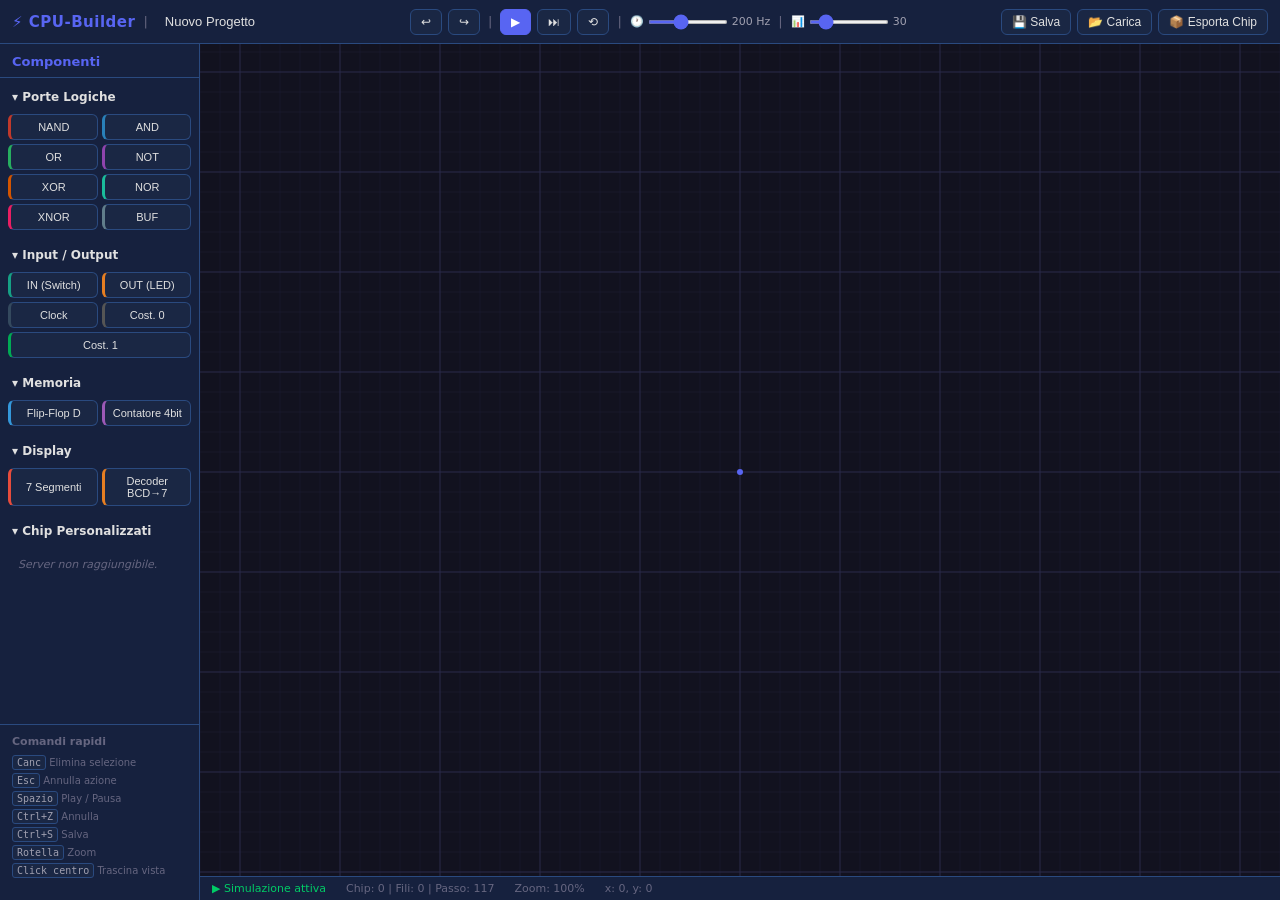
==== templates/index.html @ 5d6db10a "feat: Aggiunti contatore 4bit e decoder BCD nativi, vista interna chip con doppio click - Reso CONTA" ====
<!DOCTYPE html>
<html lang="it">
<head>
    <meta charset="UTF-8">
    <meta name="viewport" content="width=device-width, initial-scale=1.0">
    <title>CPU-Builder — Simulatore di Logica Digitale</title>
    <link rel="stylesheet" href="/static/css/style.css">
</head>
<body>
    <!-- ============ BARRA SUPERIORE ============ -->
    <header id="barra-superiore">
        <div class="barra-sinistra">
            <span class="logo">⚡ CPU-Builder</span>
            <span class="separatore">|</span>
            <input type="text" id="nome-progetto" value="Nuovo Progetto" spellcheck="false">
        </div>
        <div class="barra-centro">
            <button id="btn-annulla" class="btn-toolbar" title="Annulla (Ctrl+Z)">↩</button>
            <button id="btn-ripristina" class="btn-toolbar" title="Ripristina (Ctrl+Y)">↪</button>
            <span class="separatore">|</span>
            <button id="btn-play" class="btn-toolbar btn-attivo" title="Avvia/Pausa simulazione (Spazio)">▶</button>
            <button id="btn-passo" class="btn-toolbar" title="Passo singolo">⏭</button>
            <button id="btn-reset" class="btn-toolbar" title="Reset simulazione">⟲</button>
            <span class="separatore">|</span>
            <label class="speed-label" title="Velocità simulazione">
                🕐
                <input type="range" id="velocita-sim" min="1" max="500" value="200">
                <span id="velocita-valore">200 Hz</span>
            </label>
            <span class="separatore">|</span>
            <label class="speed-label" title="Periodo clock (passi)">
                📊
                <input type="range" id="clock-periodo" min="2" max="200" value="30">
                <span id="clock-valore">30</span>
            </label>
        </div>
        <div class="barra-destra">
            <button id="btn-salva" class="btn-toolbar" title="Salva progetto (Ctrl+S)">💾 Salva</button>
            <button id="btn-carica" class="btn-toolbar" title="Carica progetto">📂 Carica</button>
            <button id="btn-esporta-chip" class="btn-toolbar" title="Esporta come chip personalizzato">📦 Esporta Chip</button>
        </div>
    </header>

    <!-- ============ CONTENUTO PRINCIPALE ============ -->
    <div id="contenuto">
        <!-- SIDEBAR SINISTRA: Libreria componenti -->
        <aside id="sidebar">
            <h3>Componenti</h3>

            <div class="categoria">
                <h4 class="cat-titolo" data-cat="porte">▸ Porte Logiche</h4>
                <div class="cat-contenuto" id="cat-porte">
                    <button class="btn-chip" data-tipo="NAND" style="--chip-col: #c0392b">NAND</button>
                    <button class="btn-chip" data-tipo="AND" style="--chip-col: #2980b9">AND</button>
                    <button class="btn-chip" data-tipo="OR" style="--chip-col: #27ae60">OR</button>
                    <button class="btn-chip" data-tipo="NOT" style="--chip-col: #8e44ad">NOT</button>
                    <button class="btn-chip" data-tipo="XOR" style="--chip-col: #d35400">XOR</button>
                    <button class="btn-chip" data-tipo="NOR" style="--chip-col: #1abc9c">NOR</button>
                    <button class="btn-chip" data-tipo="XNOR" style="--chip-col: #e91e63">XNOR</button>
                    <button class="btn-chip" data-tipo="BUFFER" style="--chip-col: #607d8b">BUF</button>
                </div>
            </div>

            <div class="categoria">
                <h4 class="cat-titolo" data-cat="io">▸ Input / Output</h4>
                <div class="cat-contenuto" id="cat-io">
                    <button class="btn-chip" data-tipo="INGRESSO" style="--chip-col: #16a085">IN (Switch)</button>
                    <button class="btn-chip" data-tipo="USCITA" style="--chip-col: #e67e22">OUT (LED)</button>
                    <button class="btn-chip" data-tipo="CLOCK" style="--chip-col: #34495e">Clock</button>
                    <button class="btn-chip" data-tipo="COSTANTE_0" style="--chip-col: #555">Cost. 0</button>
                    <button class="btn-chip" data-tipo="COSTANTE_1" style="--chip-col: #00aa55">Cost. 1</button>
                </div>
            </div>

            <div class="categoria">
                <h4 class="cat-titolo" data-cat="memoria">▸ Memoria</h4>
                <div class="cat-contenuto" id="cat-memoria">
                    <button class="btn-chip" data-tipo="FLIPFLOP_D" style="--chip-col: #3498db">Flip-Flop D</button>
                    <button class="btn-chip" data-tipo="CONTATORE_4BIT" style="--chip-col: #9b59b6">Contatore 4bit</button>
                </div>
            </div>

            <div class="categoria">
                <h4 class="cat-titolo" data-cat="display">▸ Display</h4>
                <div class="cat-contenuto" id="cat-display">
                    <button class="btn-chip" data-tipo="DISPLAY7" style="--chip-col: #e74c3c">7 Segmenti</button>
                    <button class="btn-chip" data-tipo="DECODER_BCD7" style="--chip-col: #e67e22">Decoder BCD→7</button>
                </div>
            </div>

            <div class="categoria">
                <h4 class="cat-titolo" data-cat="custom">▸ Chip Personalizzati</h4>
                <div class="cat-contenuto" id="cat-custom">
                    <p class="placeholder-text">Nessun chip personalizzato.<br>Usa "Esporta Chip" per crearne.</p>
                </div>
            </div>

            <div class="sidebar-info">
                <h4>Comandi rapidi</h4>
                <ul>
                    <li><kbd>Canc</kbd> Elimina selezione</li>
                    <li><kbd>Esc</kbd> Annulla azione</li>
                    <li><kbd>Spazio</kbd> Play / Pausa</li>
                    <li><kbd>Ctrl+Z</kbd> Annulla</li>
                    <li><kbd>Ctrl+S</kbd> Salva</li>
                    <li><kbd>Rotella</kbd> Zoom</li>
                    <li><kbd>Click centro</kbd> Trascina vista</li>
                </ul>
            </div>
        </aside>

        <!-- AREA CANVAS -->
        <main id="area-canvas">
            <canvas id="canvas"></canvas>
            <!-- Barra di stato -->
            <div id="barra-stato">
                <span id="stato-sim">▶ Simulazione attiva</span>
                <span id="stato-info">Chip: 0 | Fili: 0</span>
                <span id="stato-zoom">Zoom: 100%</span>
                <span id="stato-cursore">x: 0, y: 0</span>
            </div>
        </main>
    </div>

    <!-- ============ MODALE CARICA PROGETTO ============ -->
    <div id="modale-carica" class="modale nascosta">
        <div class="modale-contenuto">
            <h3>📂 Carica Progetto</h3>
            <div id="lista-progetti">
                <p class="placeholder-text">Nessun progetto salvato.</p>
            </div>
            <div class="modale-azioni">
                <button id="btn-chiudi-modale" class="btn-toolbar">Chiudi</button>
            </div>
        </div>
    </div>

    <!-- ============ MODALE ESPORTA CHIP ============ -->
    <div id="modale-esporta" class="modale nascosta">
        <div class="modale-contenuto">
            <h3>📦 Esporta come Chip Personalizzato</h3>
            <label>Nome del chip:
                <input type="text" id="nome-chip-esporta" placeholder="MioChip" spellcheck="false">
            </label>
            <label>Colore:
                <input type="color" id="colore-chip-esporta" value="#7f8c8d">
            </label>
            <div class="modale-azioni">
                <button id="btn-conferma-esporta" class="btn-toolbar btn-primario">Esporta</button>
                <button id="btn-annulla-esporta" class="btn-toolbar">Annulla</button>
            </div>
        </div>
    </div>

    <!-- ============ MODALE VISTA INTERNA ============ -->
    <div id="modale-interno" class="modale nascosta">
        <div class="modale-contenuto modale-interno-contenuto">
            <div class="modale-interno-header">
                <h3 id="titolo-interno">🔍 Vista Interna</h3>
                <button id="btn-chiudi-interno" class="btn-toolbar">✕ Chiudi</button>
            </div>
            <div id="info-chip-interno" class="info-chip-interno"></div>
            <div class="canvas-interno-wrap">
                <canvas id="canvas-interno"></canvas>
            </div>
            <div id="legenda-interno" class="legenda-interno"></div>
        </div>
    </div>

    <!-- JavaScript -->
    <script src="/static/js/app.js"></script>
</body>
</html>
---- static/css/style.css ----
/* ==========================================================
   CPU-Builder — Stili dell'applicazione
   Tema scuro ispirato a Digital Logic Sim
   ========================================================== */

/* ---- Reset e Base ---- */
*, *::before, *::after {
    margin: 0;
    padding: 0;
    box-sizing: border-box;
}

:root {
    --sfondo: #12121f;
    --sfondo-pannello: #16213e;
    --sfondo-pannello-2: #1a2744;
    --bordo: #2a4a7f;
    --accento: #5865f2;
    --accento-hover: #7289da;
    --testo: #e0e0e0;
    --testo-2: #a0a0b0;
    --testo-3: #666680;
    --errore: #ff4444;
    --successo: #00cc66;
    --raggio: 6px;
}

html, body {
    height: 100%;
    overflow: hidden;
    font-family: 'Segoe UI', system-ui, -apple-system, sans-serif;
    background: var(--sfondo);
    color: var(--testo);
    font-size: 13px;
    user-select: none;
}

/* ---- Barra Superiore ---- */
#barra-superiore {
    display: flex;
    align-items: center;
    justify-content: space-between;
    height: 44px;
    background: var(--sfondo-pannello);
    border-bottom: 1px solid var(--bordo);
    padding: 0 12px;
    gap: 8px;
    z-index: 100;
}

.barra-sinistra, .barra-centro, .barra-destra {
    display: flex;
    align-items: center;
    gap: 6px;
}

.barra-centro {
    flex: 1;
    justify-content: center;
}

.logo {
    font-weight: 700;
    font-size: 15px;
    color: var(--accento);
    letter-spacing: 0.5px;
    white-space: nowrap;
}

.separatore {
    color: var(--testo-3);
    margin: 0 2px;
}

#nome-progetto {
    background: transparent;
    border: 1px solid transparent;
    color: var(--testo);
    font-size: 13px;
    padding: 3px 8px;
    border-radius: var(--raggio);
    width: 160px;
    transition: border-color 0.2s;
}

#nome-progetto:hover {
    border-color: var(--bordo);
}

#nome-progetto:focus {
    outline: none;
    border-color: var(--accento);
    background: var(--sfondo-pannello-2);
}

/* ---- Bottoni Toolbar ---- */
.btn-toolbar {
    background: var(--sfondo-pannello-2);
    color: var(--testo);
    border: 1px solid var(--bordo);
    padding: 5px 10px;
    border-radius: var(--raggio);
    cursor: pointer;
    font-size: 12px;
    transition: all 0.15s;
    white-space: nowrap;
    display: flex;
    align-items: center;
    gap: 4px;
}

.btn-toolbar:hover {
    background: var(--accento);
    border-color: var(--accento);
    color: #fff;
}

.btn-toolbar:active {
    transform: scale(0.95);
}

.btn-toolbar.btn-attivo {
    background: var(--accento);
    border-color: var(--accento);
    color: #fff;
}

.btn-primario {
    background: var(--accento) !important;
    border-color: var(--accento) !important;
    color: #fff !important;
}

.btn-primario:hover {
    background: var(--accento-hover) !important;
}

/* ---- Speed / Clock labels ---- */
.speed-label {
    display: flex;
    align-items: center;
    gap: 4px;
    color: var(--testo-2);
    font-size: 11px;
    cursor: default;
}

.speed-label input[type="range"] {
    width: 80px;
    height: 4px;
    accent-color: var(--accento);
    cursor: pointer;
}

/* ---- Layout Principale ---- */
#contenuto {
    display: flex;
    height: calc(100% - 44px);
}

/* ---- Sidebar ---- */
#sidebar {
    width: 200px;
    min-width: 200px;
    background: var(--sfondo-pannello);
    border-right: 1px solid var(--bordo);
    overflow-y: auto;
    padding: 10px 0;
    display: flex;
    flex-direction: column;
}

#sidebar h3 {
    font-size: 13px;
    color: var(--accento);
    padding: 0 12px 8px;
    border-bottom: 1px solid var(--bordo);
    margin-bottom: 6px;
}

.categoria {
    margin-bottom: 4px;
}

.cat-titolo {
    padding: 6px 12px;
    cursor: pointer;
    font-size: 12px;
    color: var(--testo-2);
    transition: color 0.15s;
    font-weight: 600;
}

.cat-titolo:hover {
    color: var(--testo);
}

.cat-titolo.aperta {
    color: var(--testo);
}

.cat-contenuto {
    display: none;
    padding: 4px 8px 8px;
    gap: 4px;
    flex-wrap: wrap;
}

.cat-contenuto.visibile {
    display: flex;
}

.btn-chip {
    flex: 1 1 calc(50% - 4px);
    min-width: 75px;
    padding: 6px 4px;
    border: 1px solid var(--bordo);
    border-left: 3px solid var(--chip-col, #888);
    background: var(--sfondo-pannello-2);
    color: var(--testo);
    font-size: 11px;
    border-radius: var(--raggio);
    cursor: pointer;
    text-align: center;
    transition: all 0.15s;
}

.btn-chip:hover {
    background: var(--chip-col, #888);
    color: #fff;
    border-color: var(--chip-col, #888);
}

.btn-chip.selezionato {
    background: var(--chip-col, #888);
    color: #fff;
    box-shadow: 0 0 8px var(--chip-col, #888);
}

.sidebar-info {
    margin-top: auto;
    padding: 10px 12px;
    border-top: 1px solid var(--bordo);
}

.sidebar-info h4 {
    font-size: 11px;
    color: var(--testo-3);
    margin-bottom: 6px;
}

.sidebar-info ul {
    list-style: none;
    font-size: 10px;
    color: var(--testo-3);
    line-height: 1.8;
}

.sidebar-info kbd {
    background: var(--sfondo-pannello-2);
    border: 1px solid var(--bordo);
    padding: 1px 4px;
    border-radius: 3px;
    font-size: 10px;
    font-family: monospace;
    color: var(--testo-2);
}

.placeholder-text {
    color: var(--testo-3);
    font-size: 11px;
    text-align: center;
    padding: 10px;
    font-style: italic;
}

/* ---- Area Canvas ---- */
#area-canvas {
    flex: 1;
    position: relative;
    overflow: hidden;
}

#canvas {
    width: 100%;
    height: 100%;
    display: block;
    cursor: crosshair;
}

/* ---- Barra di Stato ---- */
#barra-stato {
    position: absolute;
    bottom: 0;
    left: 0;
    right: 0;
    height: 24px;
    background: var(--sfondo-pannello);
    border-top: 1px solid var(--bordo);
    display: flex;
    align-items: center;
    padding: 0 12px;
    gap: 20px;
    font-size: 11px;
    color: var(--testo-3);
    z-index: 10;
}

#stato-sim {
    color: var(--successo);
}

/* ---- Modale ---- */
.modale {
    position: fixed;
    top: 0;
    left: 0;
    right: 0;
    bottom: 0;
    background: rgba(0, 0, 0, 0.6);
    display: flex;
    align-items: center;
    justify-content: center;
    z-index: 1000;
    backdrop-filter: blur(4px);
}

.modale.nascosta {
    display: none;
}

.modale-contenuto {
    background: var(--sfondo-pannello);
    border: 1px solid var(--bordo);
    border-radius: 10px;
    padding: 24px;
    min-width: 360px;
    max-width: 500px;
    max-height: 70vh;
    overflow-y: auto;
    box-shadow: 0 10px 40px rgba(0, 0, 0, 0.5);
}

.modale-contenuto h3 {
    margin-bottom: 16px;
    font-size: 16px;
}

.modale-contenuto label {
    display: flex;
    align-items: center;
    gap: 10px;
    margin-bottom: 12px;
    font-size: 13px;
    color: var(--testo-2);
}

.modale-contenuto input[type="text"] {
    flex: 1;
    background: var(--sfondo);
    border: 1px solid var(--bordo);
    color: var(--testo);
    padding: 6px 10px;
    border-radius: var(--raggio);
    font-size: 13px;
}

.modale-contenuto input[type="text"]:focus {
    outline: none;
    border-color: var(--accento);
}

.modale-contenuto input[type="color"] {
    width: 40px;
    height: 30px;
    border: 1px solid var(--bordo);
    border-radius: var(--raggio);
    background: transparent;
    cursor: pointer;
}

.modale-azioni {
    display: flex;
    gap: 8px;
    justify-content: flex-end;
    margin-top: 16px;
}

/* ---- Modale Vista Interna ---- */
.modale-interno-contenuto {
    min-width: 700px;
    max-width: 900px;
    max-height: 85vh;
    padding: 20px;
}

.modale-interno-header {
    display: flex;
    align-items: center;
    justify-content: space-between;
    margin-bottom: 12px;
}

.modale-interno-header h3 {
    margin-bottom: 0;
}

.info-chip-interno {
    font-size: 12px;
    color: var(--testo-2);
    margin-bottom: 10px;
    padding: 8px 12px;
    background: var(--sfondo);
    border-radius: var(--raggio);
    border: 1px solid var(--bordo);
    line-height: 1.6;
}

.canvas-interno-wrap {
    width: 100%;
    height: 420px;
    border-radius: var(--raggio);
    overflow: hidden;
    border: 1px solid var(--bordo);
    background: #0a0a18;
}

#canvas-interno {
    width: 100%;
    height: 100%;
    display: block;
}

.legenda-interno {
    margin-top: 10px;
    font-size: 11px;
    color: var(--testo-2);
    display: flex;
    gap: 16px;
    flex-wrap: wrap;
}

.leg-item {
    display: flex;
    align-items: center;
    gap: 4px;
}

.leg-dot {
    width: 10px;
    height: 10px;
    border-radius: 50%;
    display: inline-block;
}

/* ---- Lista Progetti ---- */
#lista-progetti {
    max-height: 300px;
    overflow-y: auto;
}

.progetto-item {
    display: flex;
    align-items: center;
    justify-content: space-between;
    padding: 8px 12px;
    background: var(--sfondo-pannello-2);
    border: 1px solid var(--bordo);
    border-radius: var(--raggio);
    margin-bottom: 6px;
    cursor: pointer;
    transition: all 0.15s;
}

.progetto-item:hover {
    border-color: var(--accento);
    background: var(--sfondo);
}

.progetto-nome {
    font-weight: 600;
    font-size: 13px;
}

.progetto-dettagli {
    font-size: 10px;
    color: var(--testo-3);
}

.progetto-azioni {
    display: flex;
    gap: 4px;
}

.progetto-azioni button {
    background: transparent;
    border: none;
    color: var(--testo-3);
    cursor: pointer;
    font-size: 14px;
    padding: 2px 4px;
    border-radius: 3px;
}

.progetto-azioni button:hover {
    color: var(--errore);
    background: rgba(255, 68, 68, 0.1);
}

/* ---- Scrollbar Custom ---- */
::-webkit-scrollbar {
    width: 6px;
}

::-webkit-scrollbar-track {
    background: var(--sfondo);
}

::-webkit-scrollbar-thumb {
    background: var(--bordo);
    border-radius: 3px;
}

::-webkit-scrollbar-thumb:hover {
    background: var(--accento);
}
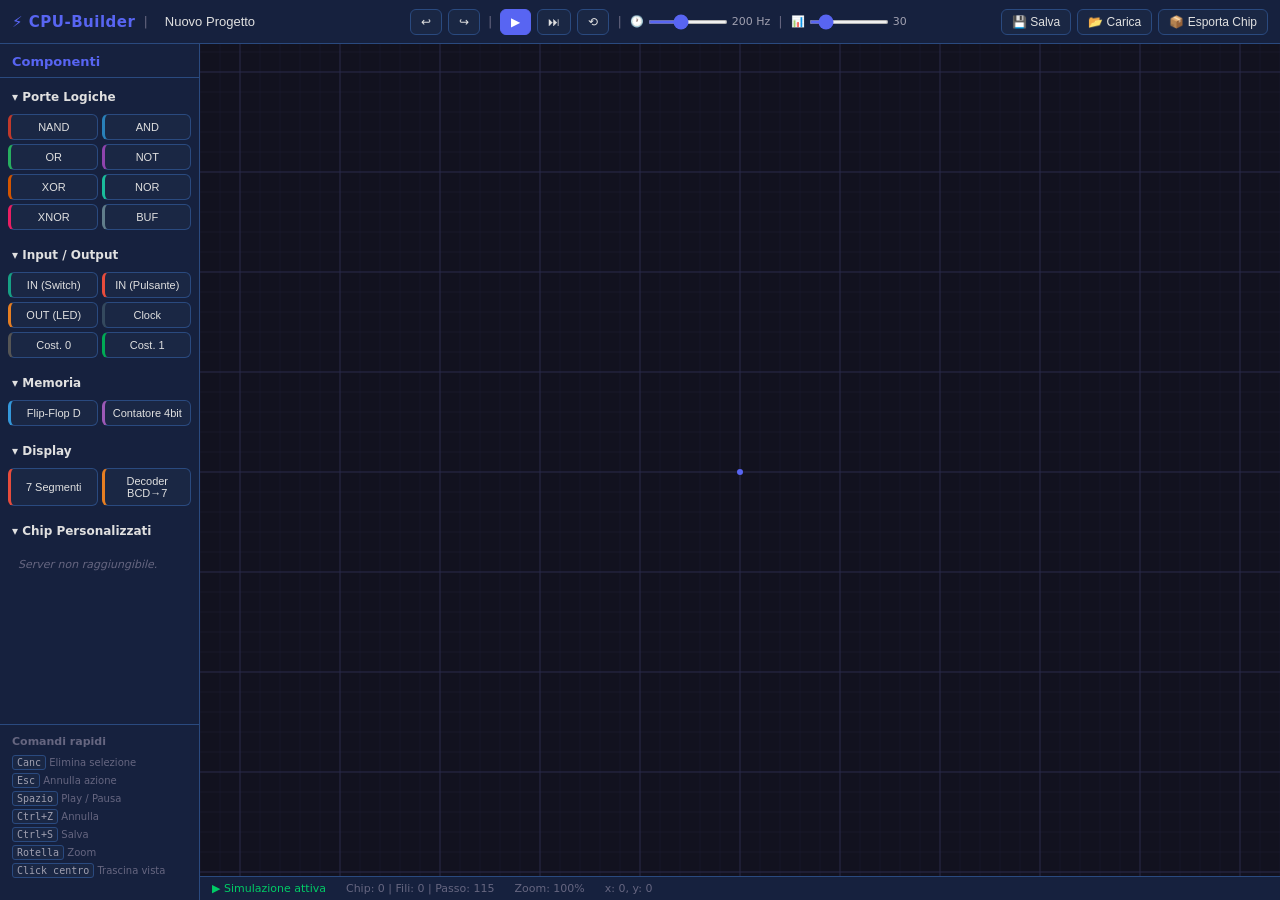
==== commit 69a6368d: "Refactor code structure for improved readability and maintainability" ====
--- a/templates/index.html
+++ b/templates/index.html
@@ -41,6 +41,15 @@
         </div>
     </header>
 
+    <!-- ============ BANNER MODIFICA CHIP ============ -->
+    <div id="banner-modifica-chip" class="banner-modifica nascosta">
+        <span>✏️ <strong>Modalità modifica chip:</strong> <span id="nome-chip-editing"></span></span>
+        <div style="display:flex;gap:8px">
+            <button id="btn-salva-chip-edit" class="btn-toolbar btn-primario">💾 Salva Chip</button>
+            <button id="btn-annulla-chip-edit" class="btn-toolbar">✕ Annulla</button>
+        </div>
+    </div>
+
     <!-- ============ CONTENUTO PRINCIPALE ============ -->
     <div id="contenuto">
         <!-- SIDEBAR SINISTRA: Libreria componenti -->
@@ -65,6 +74,7 @@
                 <h4 class="cat-titolo" data-cat="io">▸ Input / Output</h4>
                 <div class="cat-contenuto" id="cat-io">
                     <button class="btn-chip" data-tipo="INGRESSO" style="--chip-col: #16a085">IN (Switch)</button>
+                    <button class="btn-chip" data-tipo="PULSANTE" style="--chip-col: #e74c3c">IN (Pulsante)</button>
                     <button class="btn-chip" data-tipo="USCITA" style="--chip-col: #e67e22">OUT (LED)</button>
                     <button class="btn-chip" data-tipo="CLOCK" style="--chip-col: #34495e">Clock</button>
                     <button class="btn-chip" data-tipo="COSTANTE_0" style="--chip-col: #555">Cost. 0</button>
@@ -157,7 +167,10 @@
         <div class="modale-contenuto modale-interno-contenuto">
             <div class="modale-interno-header">
                 <h3 id="titolo-interno">🔍 Vista Interna</h3>
-                <button id="btn-chiudi-interno" class="btn-toolbar">✕ Chiudi</button>
+                <div style="display:flex;gap:8px">
+                    <button id="btn-modifica-chip" class="btn-toolbar btn-primario" style="display:none">✏️ Modifica</button>
+                    <button id="btn-chiudi-interno" class="btn-toolbar">✕ Chiudi</button>
+                </div>
             </div>
             <div id="info-chip-interno" class="info-chip-interno"></div>
             <div class="canvas-interno-wrap">
@@ -168,6 +181,7 @@
     </div>
 
     <!-- JavaScript -->
+    <script src="/static/js/graphics.js"></script>
     <script src="/static/js/app.js"></script>
 </body>
 </html>
--- a/static/css/style.css
+++ b/static/css/style.css
@@ -394,6 +394,24 @@
     padding: 20px;
 }
 
+/* ---- Banner Modifica Chip ---- */
+.banner-modifica {
+    display: flex;
+    align-items: center;
+    justify-content: space-between;
+    height: 38px;
+    background: linear-gradient(90deg, #e74c3c 0%, #c0392b 100%);
+    color: #fff;
+    padding: 0 16px;
+    font-size: 13px;
+    z-index: 101;
+    box-shadow: 0 2px 8px rgba(231, 76, 60, 0.3);
+}
+
+.banner-modifica.nascosta {
+    display: none;
+}
+
 .modale-interno-header {
     display: flex;
     align-items: center;
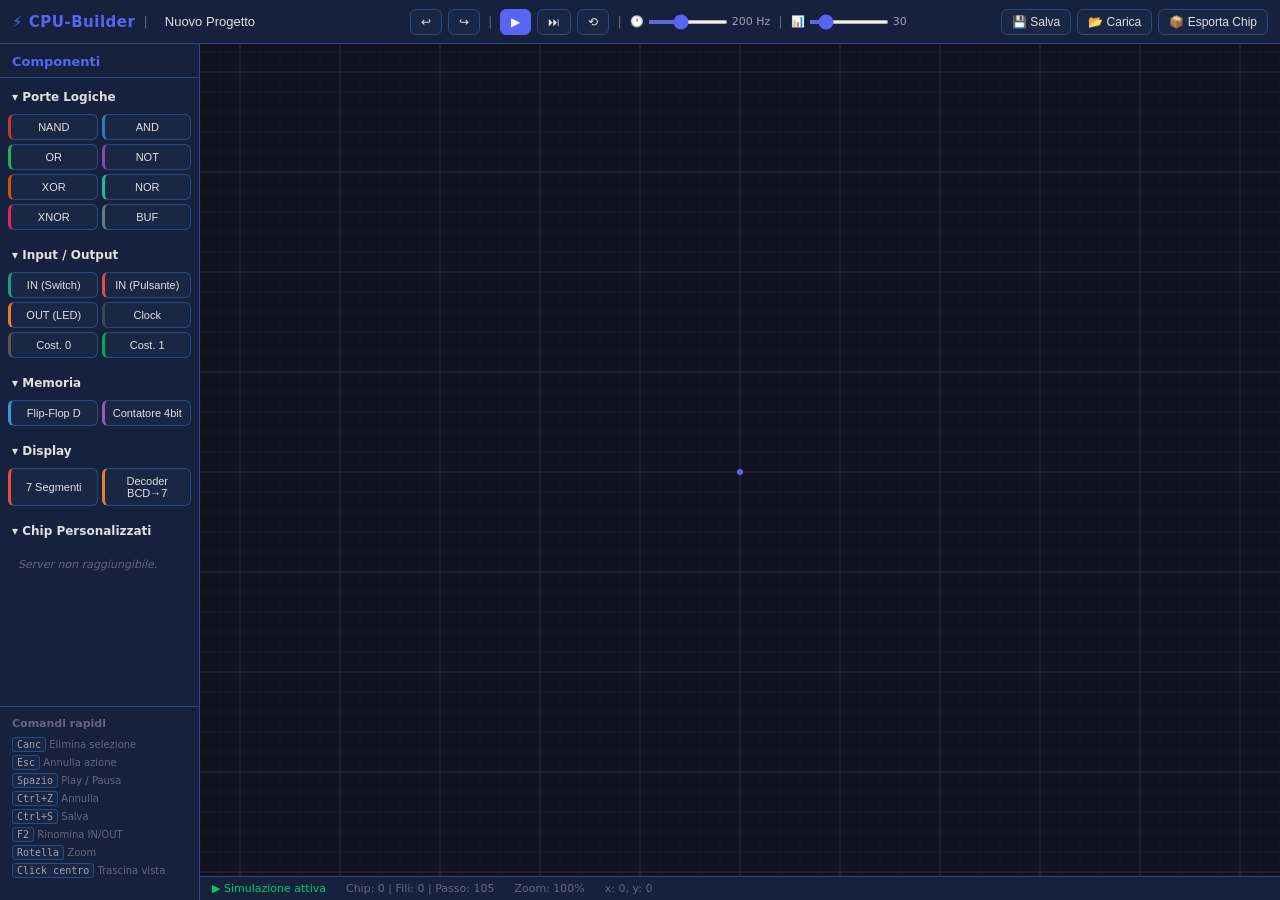
==== commit 11b85d98: "feat: Update chip definitions to use custom names for inputs/outputs and add renaming functionality" ====
--- a/templates/index.html
+++ b/templates/index.html
@@ -113,6 +113,7 @@
                     <li><kbd>Spazio</kbd> Play / Pausa</li>
                     <li><kbd>Ctrl+Z</kbd> Annulla</li>
                     <li><kbd>Ctrl+S</kbd> Salva</li>
+                    <li><kbd>F2</kbd> Rinomina IN/OUT</li>
                     <li><kbd>Rotella</kbd> Zoom</li>
                     <li><kbd>Click centro</kbd> Trascina vista</li>
                 </ul>
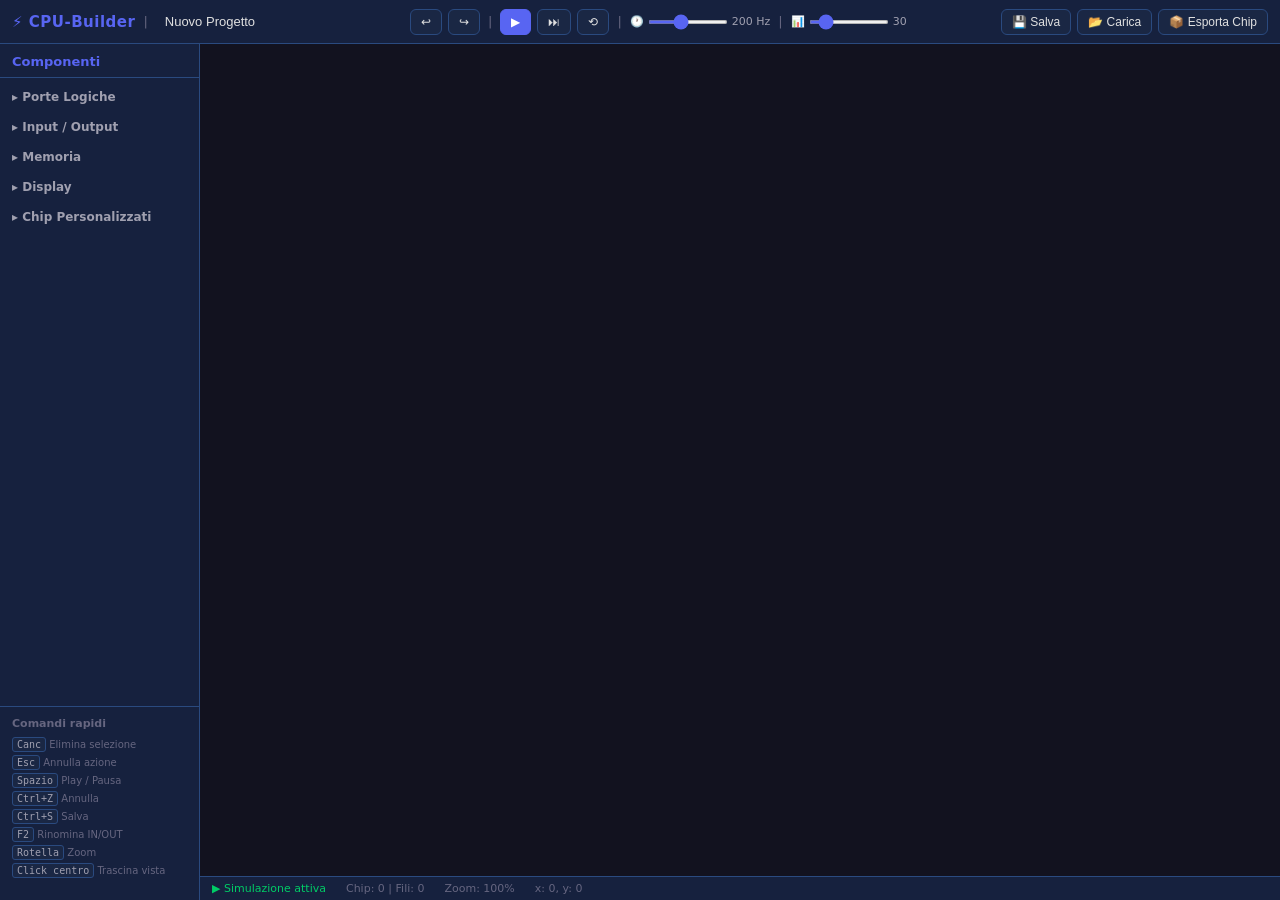
==== commit 7fedc006: "feat: add DISPLAY7_NEG component and update graphics rendering - Implemented DISPLAY7_NEG functional" ====
--- a/templates/index.html
+++ b/templates/index.html
@@ -94,6 +94,7 @@
                 <h4 class="cat-titolo" data-cat="display">▸ Display</h4>
                 <div class="cat-contenuto" id="cat-display">
                     <button class="btn-chip" data-tipo="DISPLAY7" style="--chip-col: #e74c3c">7 Segmenti</button>
+                    <button class="btn-chip" data-tipo="DISPLAY7_NEG" style="--chip-col: #e74c3c">DISP-7</button>
                     <button class="btn-chip" data-tipo="DECODER_BCD7" style="--chip-col: #e67e22">Decoder BCD→7</button>
                 </div>
             </div>
@@ -156,6 +157,15 @@
             <label>Colore:
                 <input type="color" id="colore-chip-esporta" value="#7f8c8d">
             </label>
+            <label>Cartella:
+                <select id="cartella-chip-esporta">
+                    <option value="">(nessuna cartella)</option>
+                    <option value="__nuova__">+ Crea nuova cartella...</option>
+                </select>
+            </label>
+            <label id="label-nuova-cartella" style="display:none">Nome nuova cartella:
+                <input type="text" id="nuova-cartella-nome" placeholder="La mia cartella" spellcheck="false">
+            </label>
             <div class="modale-azioni">
                 <button id="btn-conferma-esporta" class="btn-toolbar btn-primario">Esporta</button>
                 <button id="btn-annulla-esporta" class="btn-toolbar">Annulla</button>
--- a/static/css/style.css
+++ b/static/css/style.css
@@ -542,3 +542,48 @@
 ::-webkit-scrollbar-thumb:hover {
     background: var(--accento);
 }
+
+/* ---- Cartelle chip personalizzati ---- */
+.custom-folder {
+    margin-top: 6px;
+    border: 1px solid var(--bordo);
+    border-radius: var(--raggio);
+    overflow: hidden;
+}
+
+.custom-folder-titolo {
+    margin: 0;
+    padding: 5px 8px;
+    font-size: 11px;
+    color: var(--testo-2);
+    background: rgba(255,255,255,0.03);
+    cursor: pointer;
+    user-select: none;
+}
+
+.custom-folder-titolo:hover {
+    color: var(--testo);
+    background: rgba(255,255,255,0.06);
+}
+
+.custom-folder-contenuto {
+    display: none;
+    padding: 4px;
+}
+
+.custom-folder-contenuto.visibile {
+    display: flex;
+    flex-wrap: wrap;
+    gap: 4px;
+}
+
+/* Select stilizzato nel modale */
+.modale-contenuto select {
+    flex: 1;
+    background: var(--sfondo);
+    border: 1px solid var(--bordo);
+    color: var(--testo);
+    padding: 6px 10px;
+    border-radius: var(--raggio);
+    font-size: 13px;
+}
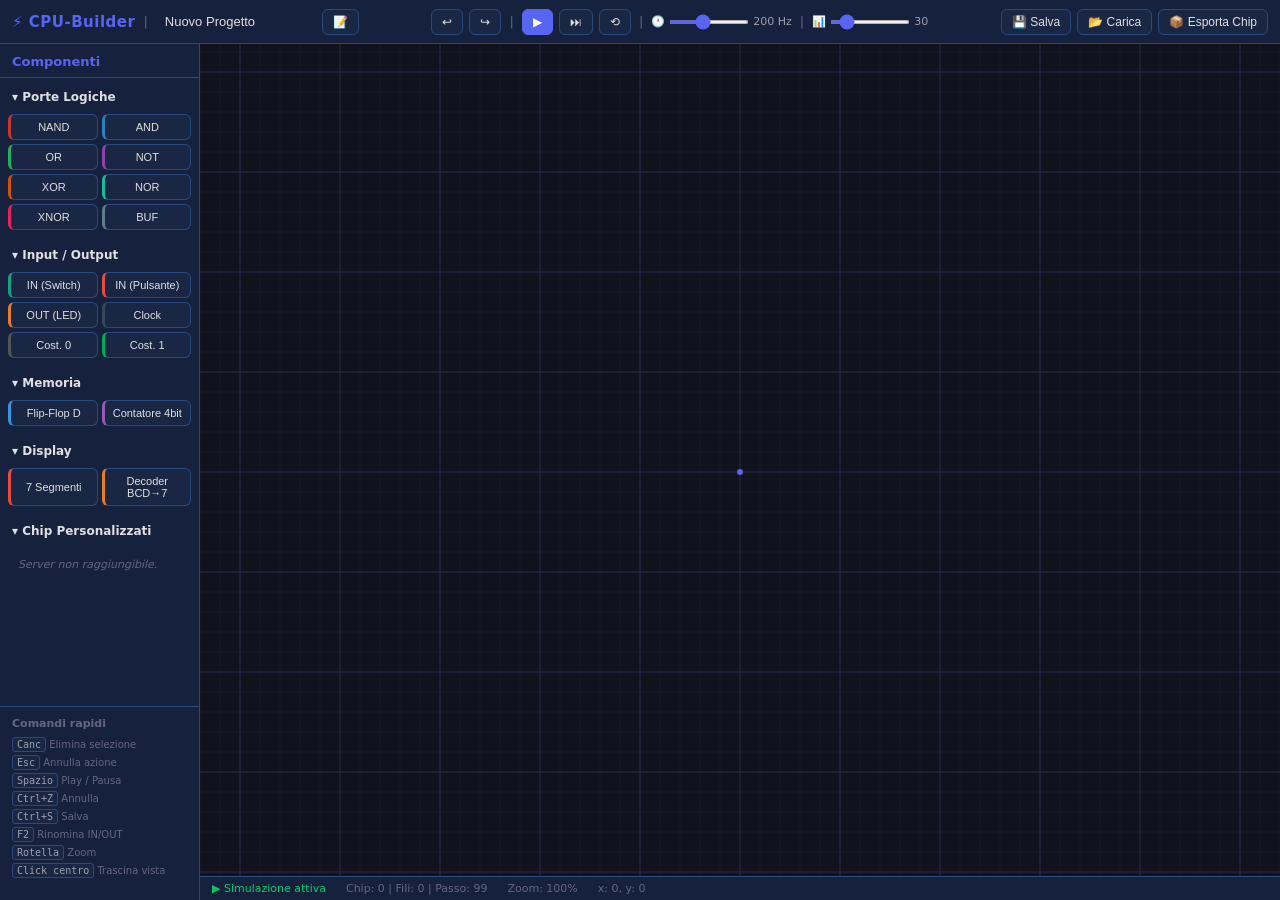
==== commit d33eb17c: "Aggiunge calcolatrice BCD, corregge counter Up-Down e aggiunge descrizioni - Nuovi chip: BCD-Adder, " ====
--- a/templates/index.html
+++ b/templates/index.html
@@ -13,6 +13,7 @@
             <span class="logo">⚡ CPU-Builder</span>
             <span class="separatore">|</span>
             <input type="text" id="nome-progetto" value="Nuovo Progetto" spellcheck="false">
+            <button id="btn-descrizione-progetto" class="btn-toolbar" title="Modifica descrizione progetto">📝</button>
         </div>
         <div class="barra-centro">
             <button id="btn-annulla" class="btn-toolbar" title="Annulla (Ctrl+Z)">↩</button>
@@ -35,6 +36,7 @@
             </label>
         </div>
         <div class="barra-destra">
+            <button id="btn-vista-calcolatrice" class="btn-toolbar nascosta" title="Mostra/nascondi il pannello frontale della calcolatrice">🧮 Vista Calcolatrice</button>
             <button id="btn-salva" class="btn-toolbar" title="Salva progetto (Ctrl+S)">💾 Salva</button>
             <button id="btn-carica" class="btn-toolbar" title="Carica progetto">📂 Carica</button>
             <button id="btn-esporta-chip" class="btn-toolbar" title="Esporta come chip personalizzato">📦 Esporta Chip</button>
@@ -94,7 +96,6 @@
                 <h4 class="cat-titolo" data-cat="display">▸ Display</h4>
                 <div class="cat-contenuto" id="cat-display">
                     <button class="btn-chip" data-tipo="DISPLAY7" style="--chip-col: #e74c3c">7 Segmenti</button>
-                    <button class="btn-chip" data-tipo="DISPLAY7_NEG" style="--chip-col: #e74c3c">DISP-7</button>
                     <button class="btn-chip" data-tipo="DECODER_BCD7" style="--chip-col: #e67e22">Decoder BCD→7</button>
                 </div>
             </div>
@@ -154,17 +155,11 @@
             <label>Nome del chip:
                 <input type="text" id="nome-chip-esporta" placeholder="MioChip" spellcheck="false">
             </label>
+            <label>Descrizione:
+                <textarea id="descrizione-chip-esporta" placeholder="Cosa fa questo chip e come si usa..." rows="3"></textarea>
+            </label>
             <label>Colore:
                 <input type="color" id="colore-chip-esporta" value="#7f8c8d">
-            </label>
-            <label>Cartella:
-                <select id="cartella-chip-esporta">
-                    <option value="">(nessuna cartella)</option>
-                    <option value="__nuova__">+ Crea nuova cartella...</option>
-                </select>
-            </label>
-            <label id="label-nuova-cartella" style="display:none">Nome nuova cartella:
-                <input type="text" id="nuova-cartella-nome" placeholder="La mia cartella" spellcheck="false">
             </label>
             <div class="modale-azioni">
                 <button id="btn-conferma-esporta" class="btn-toolbar btn-primario">Esporta</button>
--- a/static/css/style.css
+++ b/static/css/style.css
@@ -125,6 +125,10 @@
     color: #fff;
 }
 
+.btn-toolbar.nascosta {
+    display: none !important;
+}
+
 .btn-primario {
     background: var(--accento) !important;
     border-color: var(--accento) !important;
@@ -500,6 +504,12 @@
     font-size: 13px;
 }
 
+.progetto-descrizione {
+    font-size: 11px;
+    color: var(--testo-2);
+    margin: 2px 0;
+}
+
 .progetto-dettagli {
     font-size: 10px;
     color: var(--testo-3);
@@ -542,48 +552,3 @@
 ::-webkit-scrollbar-thumb:hover {
     background: var(--accento);
 }
-
-/* ---- Cartelle chip personalizzati ---- */
-.custom-folder {
-    margin-top: 6px;
-    border: 1px solid var(--bordo);
-    border-radius: var(--raggio);
-    overflow: hidden;
-}
-
-.custom-folder-titolo {
-    margin: 0;
-    padding: 5px 8px;
-    font-size: 11px;
-    color: var(--testo-2);
-    background: rgba(255,255,255,0.03);
-    cursor: pointer;
-    user-select: none;
-}
-
-.custom-folder-titolo:hover {
-    color: var(--testo);
-    background: rgba(255,255,255,0.06);
-}
-
-.custom-folder-contenuto {
-    display: none;
-    padding: 4px;
-}
-
-.custom-folder-contenuto.visibile {
-    display: flex;
-    flex-wrap: wrap;
-    gap: 4px;
-}
-
-/* Select stilizzato nel modale */
-.modale-contenuto select {
-    flex: 1;
-    background: var(--sfondo);
-    border: 1px solid var(--bordo);
-    color: var(--testo);
-    padding: 6px 10px;
-    border-radius: var(--raggio);
-    font-size: 13px;
-}
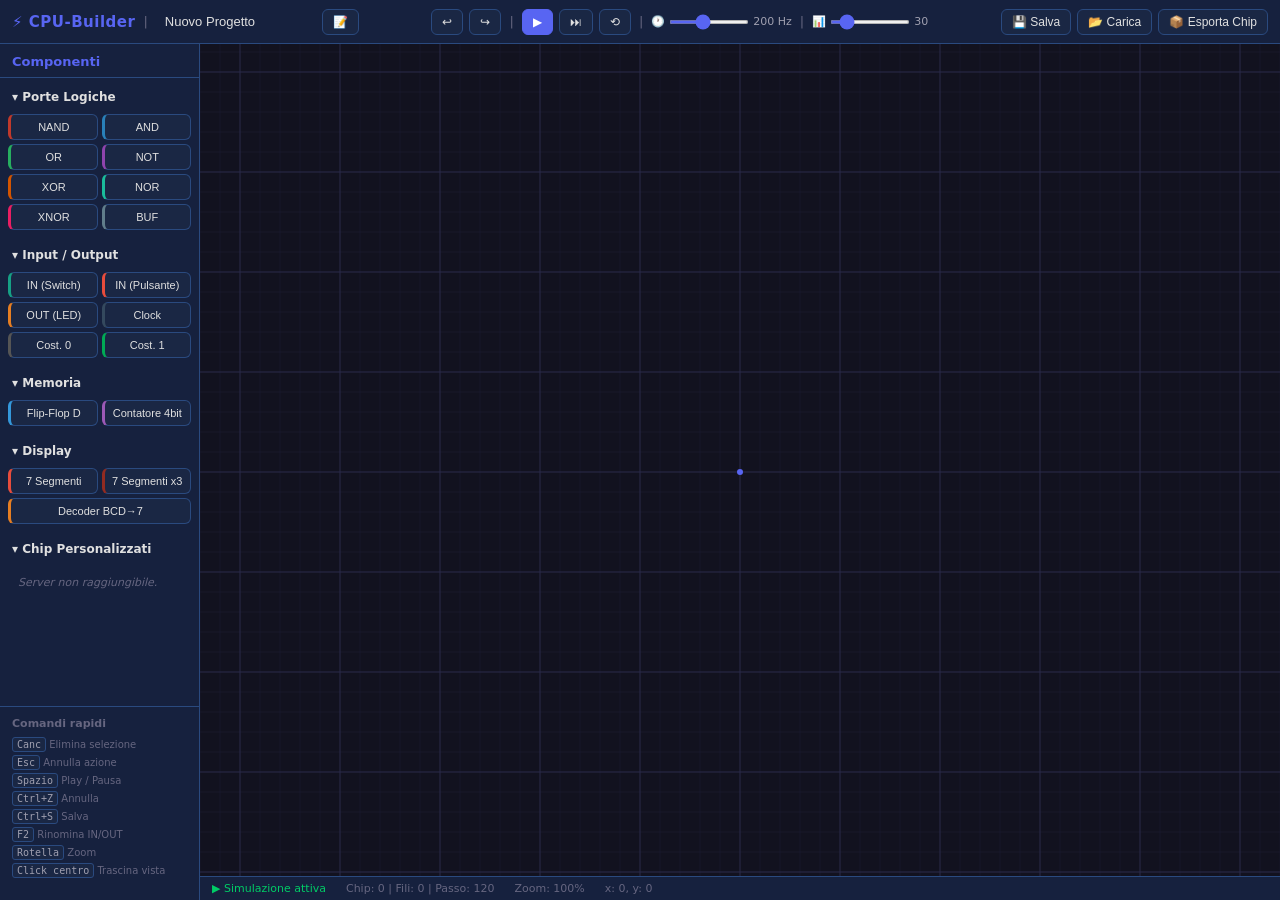
==== commit 72aa0dc4: "Aggiunge chip "7 Segmenti x3" e corregge bug nome file con punti - Nuovo chip nativo DISPLAY7_TRIO (" ====
--- a/templates/index.html
+++ b/templates/index.html
@@ -95,8 +95,9 @@
             <div class="categoria">
                 <h4 class="cat-titolo" data-cat="display">▸ Display</h4>
                 <div class="cat-contenuto" id="cat-display">
-                    <button class="btn-chip" data-tipo="DISPLAY7" style="--chip-col: #e74c3c">7 Segmenti</button>
-                    <button class="btn-chip" data-tipo="DECODER_BCD7" style="--chip-col: #e67e22">Decoder BCD→7</button>
+                    <button class="btn-chip" data-tipo="DISPLAY7" style="--chip-col: #e74c3c" title="Display a 7 segmenti singolo (A-G + punto decimale).">7 Segmenti</button>
+                    <button class="btn-chip" data-tipo="DISPLAY7_TRIO" style="--chip-col: #922b21" title="Blocco unico con 3 display a 7 segmenti affiancati (utile per contatori/calcolatrici a piu' cifre).">7 Segmenti x3</button>
+                    <button class="btn-chip" data-tipo="DECODER_BCD7" style="--chip-col: #e67e22" title="Decodificatore combinatorio: converte un valore BCD (4 bit) nei 7 segnali per un display a 7 segmenti.">Decoder BCD→7</button>
                 </div>
             </div>
 
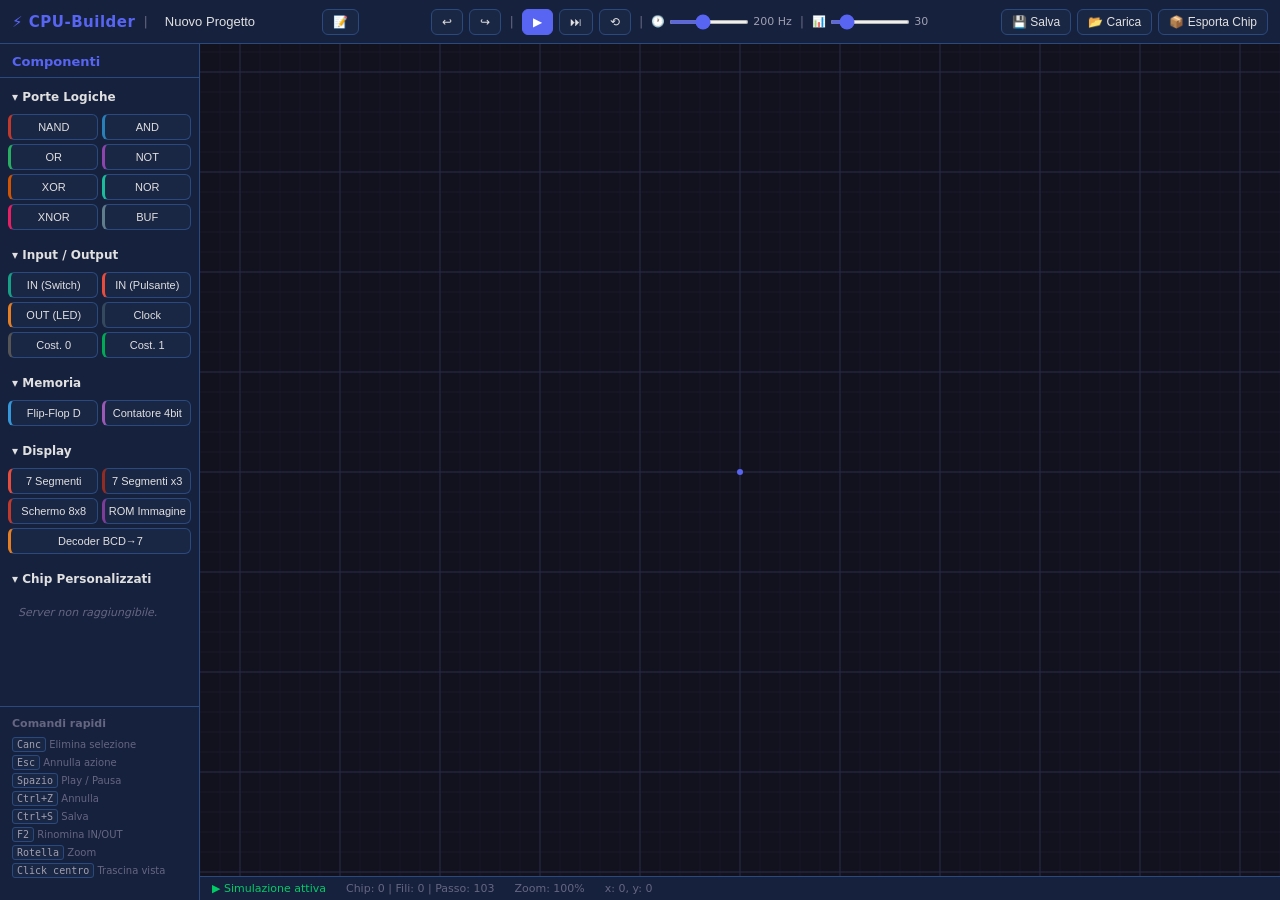
==== commit 9776b6d8: "Aggiunge schermo 8x8 (64 bit) e ROM immagine con editor stringhe - Nuovo chip SCHERMO_8X8 (sezione D" ====
--- a/templates/index.html
+++ b/templates/index.html
@@ -97,6 +97,8 @@
                 <div class="cat-contenuto" id="cat-display">
                     <button class="btn-chip" data-tipo="DISPLAY7" style="--chip-col: #e74c3c" title="Display a 7 segmenti singolo (A-G + punto decimale).">7 Segmenti</button>
                     <button class="btn-chip" data-tipo="DISPLAY7_TRIO" style="--chip-col: #922b21" title="Blocco unico con 3 display a 7 segmenti affiancati (utile per contatori/calcolatrici a piu' cifre).">7 Segmenti x3</button>
+                    <button class="btn-chip" data-tipo="SCHERMO_8X8" style="--chip-col: #c0392b" title="Schermo a matrice 8x8 pixel (64 bit). Si scrive una riga alla volta: R0-R2 = indirizzo riga, D0-D7 = pixel, WE = scrittura, RST = cancella.">Schermo 8x8</button>
+                    <button class="btn-chip" data-tipo="DECODER_STRINGA" style="--chip-col: #7d3c98" title="ROM immagine 64 bit: contiene una stringa binaria (immagine 8x8) e la invia riga per riga a uno Schermo 8x8 a ogni colpo di clock. Doppio click per modificare l'immagine.">ROM Immagine</button>
                     <button class="btn-chip" data-tipo="DECODER_BCD7" style="--chip-col: #e67e22" title="Decodificatore combinatorio: converte un valore BCD (4 bit) nei 7 segnali per un display a 7 segmenti.">Decoder BCD→7</button>
                 </div>
             </div>
@@ -169,6 +171,27 @@
         </div>
     </div>
 
+    <!-- ============ MODALE EDITOR IMMAGINE ROM 8x8 ============ -->
+    <div id="modale-rom" class="modale nascosta">
+        <div class="modale-contenuto">
+            <h3>🖼 Editor Immagine 8×8 (64 bit)</h3>
+            <p class="rom-hint">Clicca sulle celle per accenderle/spegnerle, oppure scrivi/incolla
+                la stringa binaria qui sotto (64 bit = 8 righe da 8 bit, il primo bit di ogni
+                riga e' il pixel piu' a sinistra).</p>
+            <div id="rom-griglia"></div>
+            <label>Stringa binaria:
+                <input type="text" id="rom-testo" spellcheck="false"
+                       placeholder="00111100 01000010 10100101 ...">
+            </label>
+            <div class="modale-azioni">
+                <button id="btn-rom-pulisci" class="btn-toolbar">Pulisci</button>
+                <button id="btn-rom-esempio" class="btn-toolbar">Esempio 🙂</button>
+                <button id="btn-rom-ok" class="btn-toolbar btn-primario">Applica</button>
+                <button id="btn-rom-annulla" class="btn-toolbar">Annulla</button>
+            </div>
+        </div>
+    </div>
+
     <!-- ============ MODALE VISTA INTERNA ============ -->
     <div id="modale-interno" class="modale nascosta">
         <div class="modale-contenuto modale-interno-contenuto">
--- a/static/css/style.css
+++ b/static/css/style.css
@@ -390,6 +390,45 @@
     margin-top: 16px;
 }
 
+/* ---- Modale Editor Immagine ROM 8x8 ---- */
+.rom-hint {
+    font-size: 11px;
+    color: var(--testo-2);
+    margin: 6px 0 10px;
+}
+
+#rom-griglia {
+    display: grid;
+    grid-template-columns: repeat(8, 30px);
+    gap: 3px;
+    justify-content: center;
+    margin: 10px 0;
+}
+
+.rom-cella {
+    width: 30px;
+    height: 30px;
+    border-radius: 4px;
+    border: 1px solid #333;
+    background: #1a0a0a;
+    cursor: pointer;
+    padding: 0;
+}
+
+.rom-cella:hover {
+    border-color: #ff6666;
+}
+
+.rom-cella.on {
+    background: #ff1a1a;
+    box-shadow: 0 0 8px #ff4444;
+}
+
+#rom-testo {
+    font-family: monospace;
+    letter-spacing: 1px;
+}
+
 /* ---- Modale Vista Interna ---- */
 .modale-interno-contenuto {
     min-width: 700px;
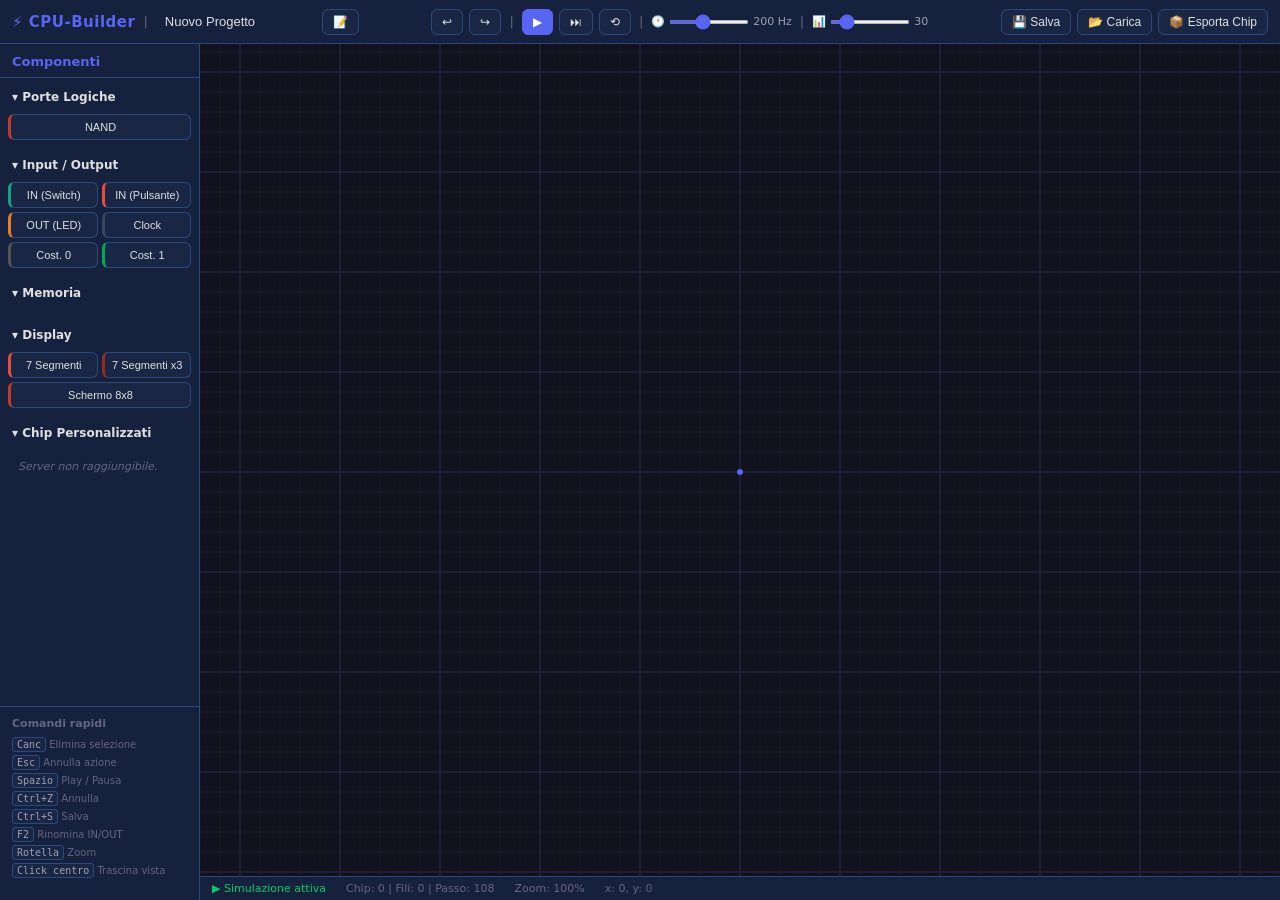
==== commit 366dff1f: "Refactor completo: tutti i chip logici diventano chip personalizzati gate-level Ogni chip non grafic" ====
--- a/templates/index.html
+++ b/templates/index.html
@@ -61,14 +61,9 @@
             <div class="categoria">
                 <h4 class="cat-titolo" data-cat="porte">▸ Porte Logiche</h4>
                 <div class="cat-contenuto" id="cat-porte">
-                    <button class="btn-chip" data-tipo="NAND" style="--chip-col: #c0392b">NAND</button>
-                    <button class="btn-chip" data-tipo="AND" style="--chip-col: #2980b9">AND</button>
-                    <button class="btn-chip" data-tipo="OR" style="--chip-col: #27ae60">OR</button>
-                    <button class="btn-chip" data-tipo="NOT" style="--chip-col: #8e44ad">NOT</button>
-                    <button class="btn-chip" data-tipo="XOR" style="--chip-col: #d35400">XOR</button>
-                    <button class="btn-chip" data-tipo="NOR" style="--chip-col: #1abc9c">NOR</button>
-                    <button class="btn-chip" data-tipo="XNOR" style="--chip-col: #e91e63">XNOR</button>
-                    <button class="btn-chip" data-tipo="BUFFER" style="--chip-col: #607d8b">BUF</button>
+                    <button class="btn-chip" data-tipo="NAND" style="--chip-col: #c0392b" title="Porta NAND atomica: la primitiva da cui sono costruite tutte le altre porte logiche. Doppio click per la vista a transistor.">NAND</button>
+                    <!-- Le altre porte (NOT, AND, OR, XOR, NOR, XNOR, BUFFER) sono chip personalizzati
+                         gate-level caricati dalla cartella chips/ e appaiono qui automaticamente -->
                 </div>
             </div>
 
@@ -87,8 +82,8 @@
             <div class="categoria">
                 <h4 class="cat-titolo" data-cat="memoria">▸ Memoria</h4>
                 <div class="cat-contenuto" id="cat-memoria">
-                    <button class="btn-chip" data-tipo="FLIPFLOP_D" style="--chip-col: #3498db">Flip-Flop D</button>
-                    <button class="btn-chip" data-tipo="CONTATORE_4BIT" style="--chip-col: #9b59b6">Contatore 4bit</button>
+                    <!-- Flip-Flop D, Contatore 4bit e Cella 1 bit sono chip personalizzati
+                         gate-level caricati dalla cartella chips/ e appaiono qui automaticamente -->
                 </div>
             </div>
 
@@ -98,8 +93,8 @@
                     <button class="btn-chip" data-tipo="DISPLAY7" style="--chip-col: #e74c3c" title="Display a 7 segmenti singolo (A-G + punto decimale).">7 Segmenti</button>
                     <button class="btn-chip" data-tipo="DISPLAY7_TRIO" style="--chip-col: #922b21" title="Blocco unico con 3 display a 7 segmenti affiancati (utile per contatori/calcolatrici a piu' cifre).">7 Segmenti x3</button>
                     <button class="btn-chip" data-tipo="SCHERMO_8X8" style="--chip-col: #c0392b" title="Schermo a matrice 8x8 pixel (64 bit). Si scrive una riga alla volta: R0-R2 = indirizzo riga, D0-D7 = pixel, WE = scrittura, RST = cancella.">Schermo 8x8</button>
-                    <button class="btn-chip" data-tipo="DECODER_STRINGA" style="--chip-col: #7d3c98" title="ROM immagine 64 bit: contiene una stringa binaria (immagine 8x8) e la invia riga per riga a uno Schermo 8x8 a ogni colpo di clock. Doppio click per modificare l'immagine.">ROM Immagine</button>
-                    <button class="btn-chip" data-tipo="DECODER_BCD7" style="--chip-col: #e67e22" title="Decodificatore combinatorio: converte un valore BCD (4 bit) nei 7 segnali per un display a 7 segmenti.">Decoder BCD→7</button>
+                    <!-- Decoder BCD-7seg, ROM 64bit e ROM Immagine sono chip personalizzati
+                         caricati dalla cartella chips/ e appaiono qui automaticamente -->
                 </div>
             </div>
 
